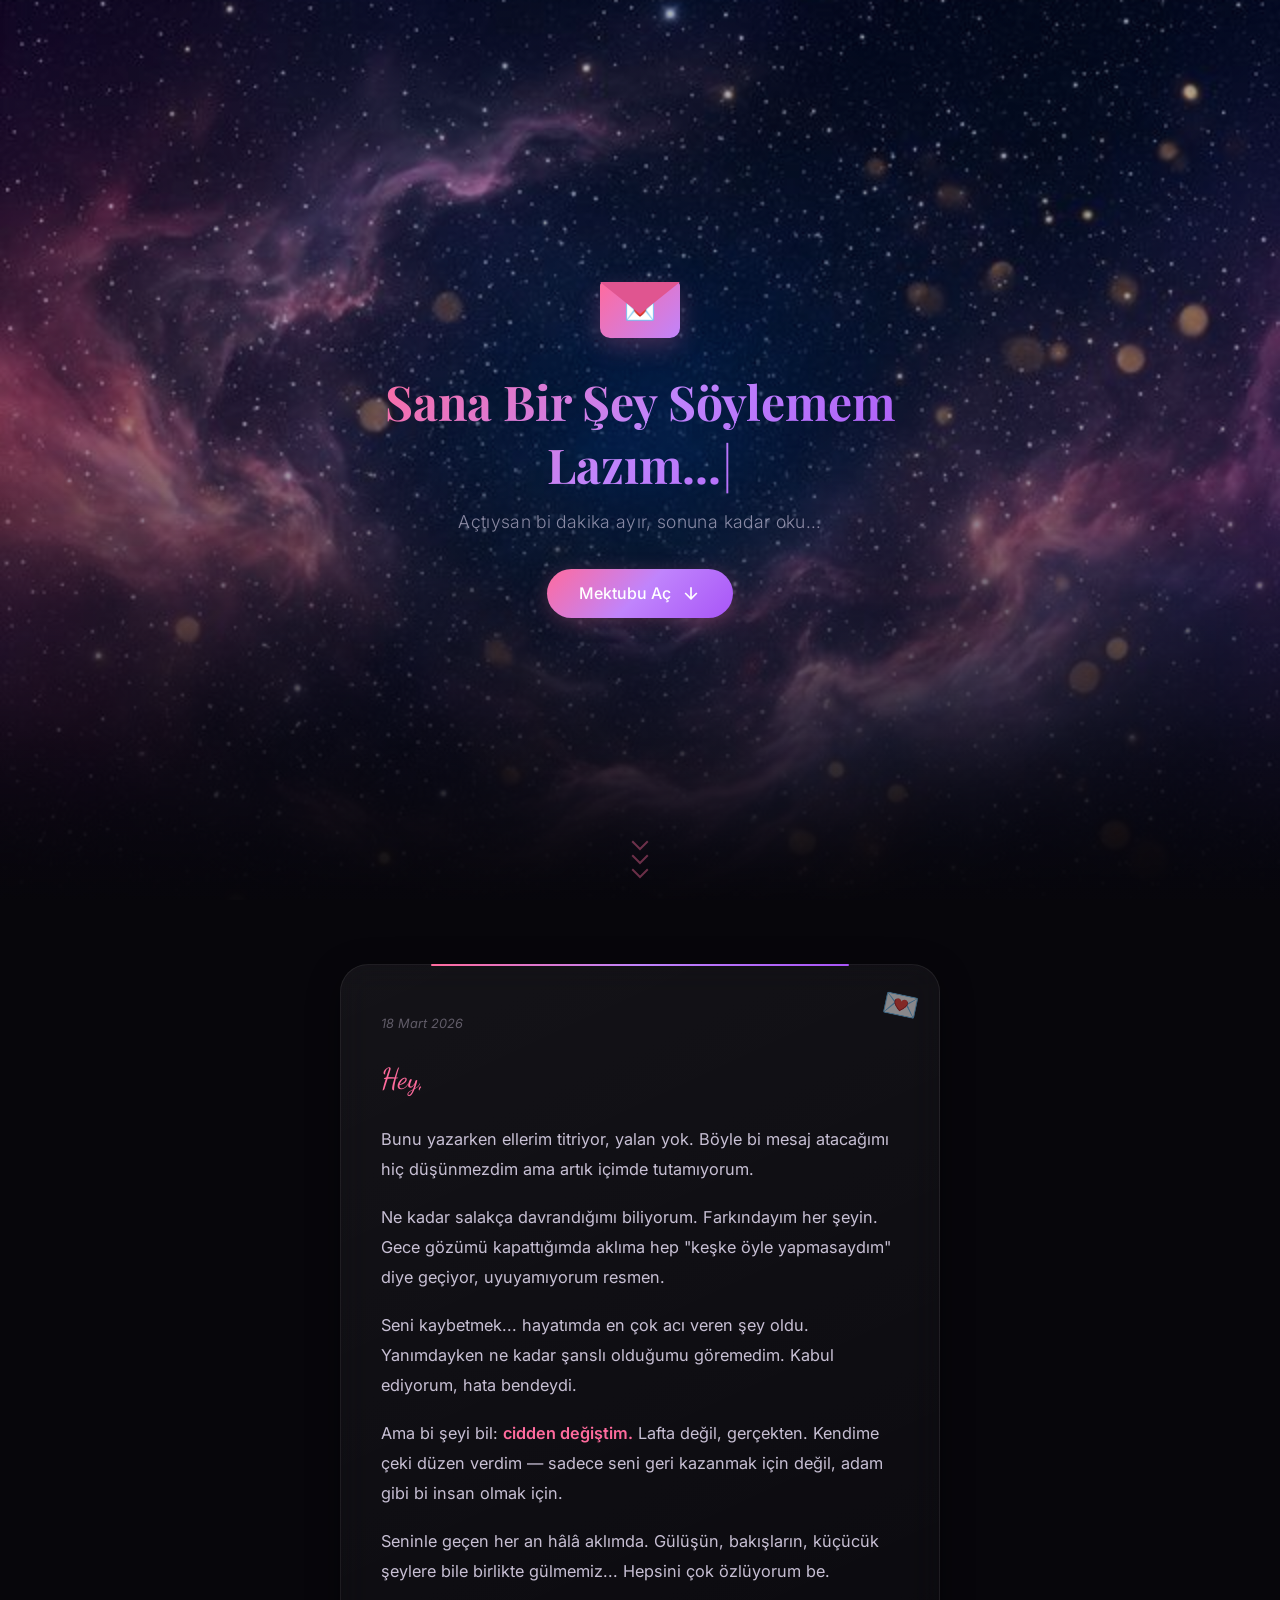
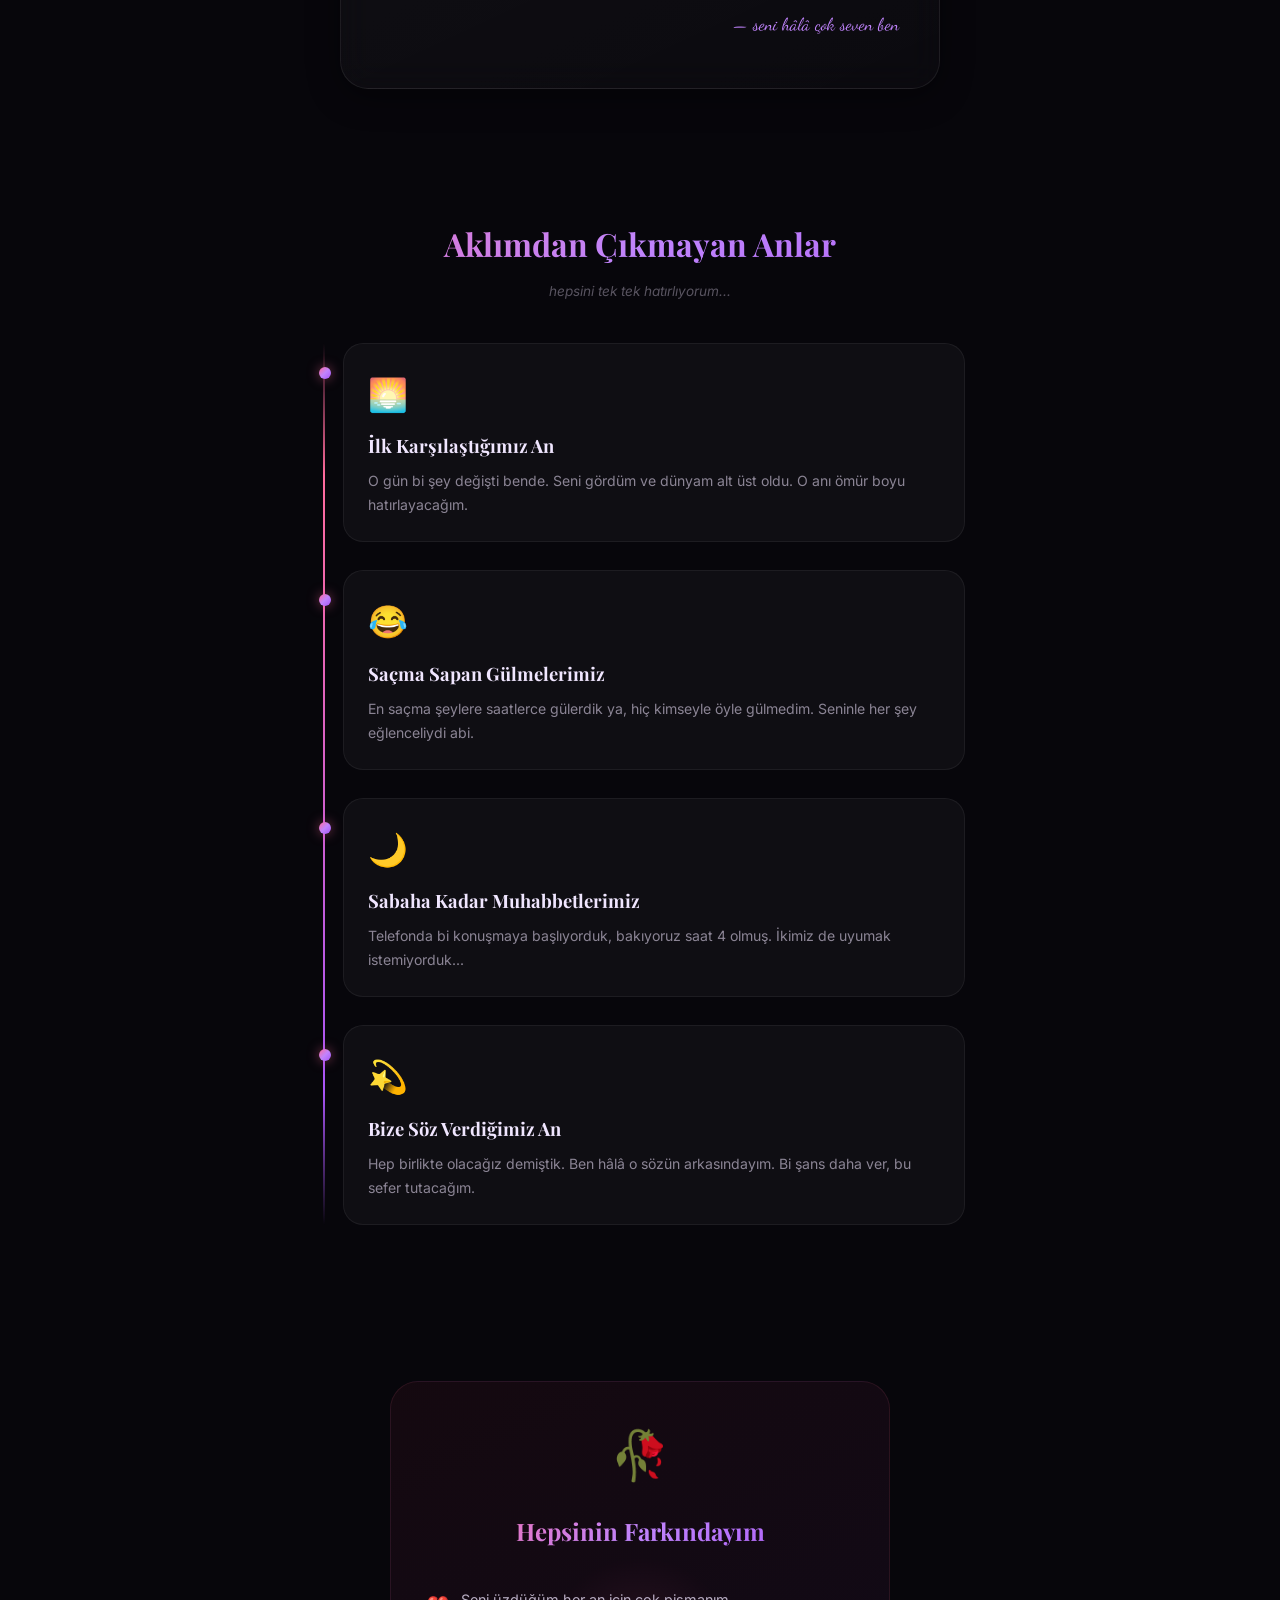
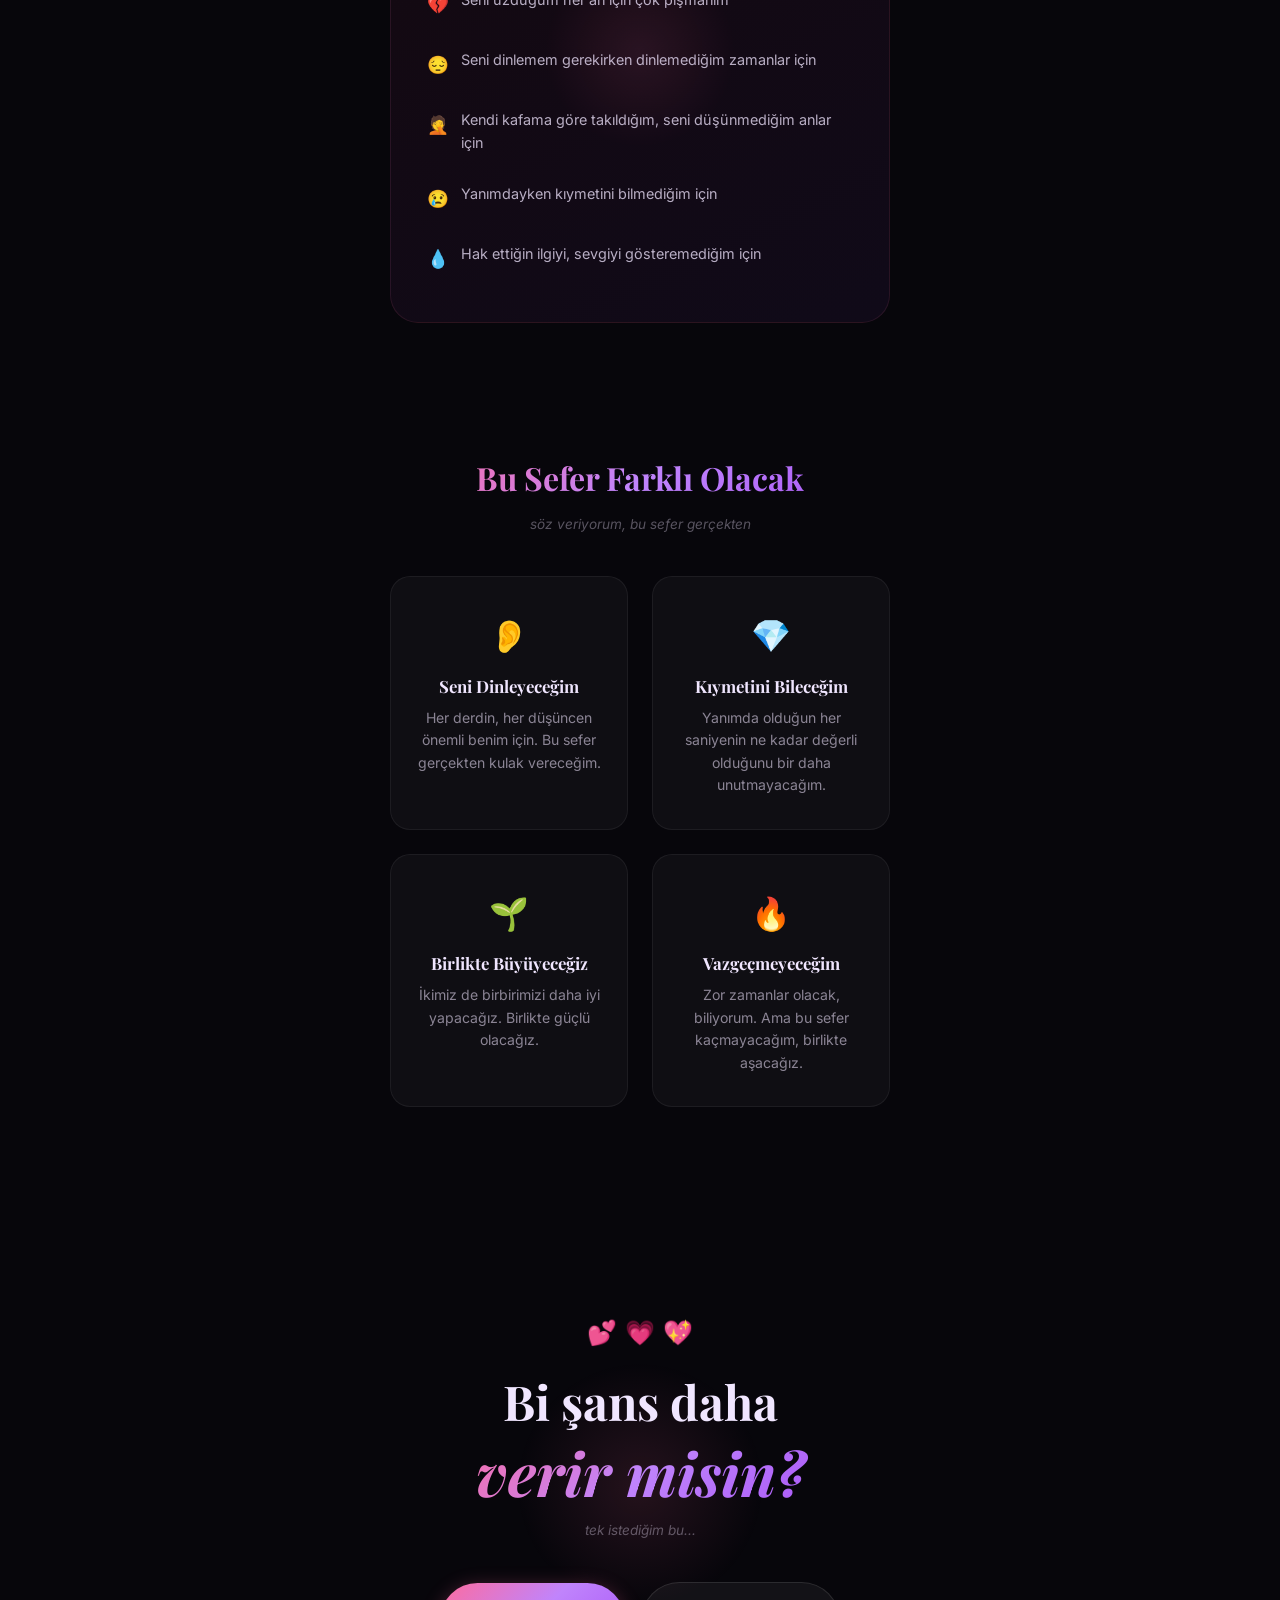
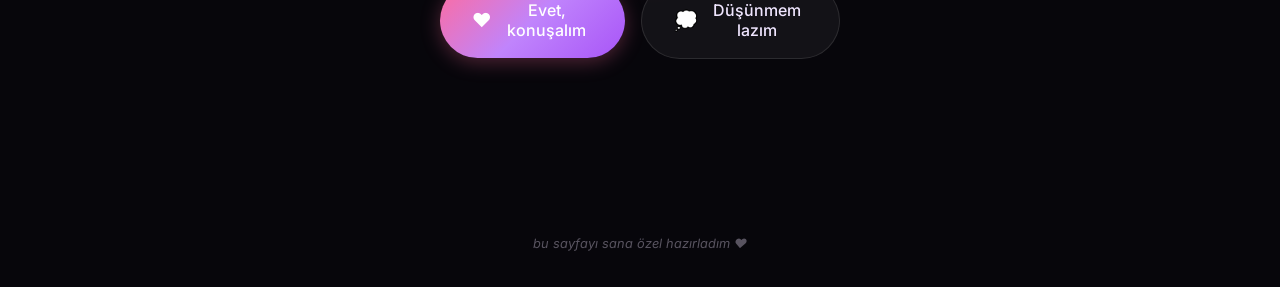
==== index.html @ c2f3c07d "Add files via upload" ====
<!DOCTYPE html>
<html lang="tr">
<head>
    <meta charset="UTF-8">
    <meta name="viewport" content="width=device-width, initial-scale=1.0, maximum-scale=1.0, user-scalable=no">
    <title>Sana Bir Şey Söylemem Lazım...</title>
    <meta name="description" content="Kalbimden gelen bir mesaj var senin için.">
    <link rel="preconnect" href="https://fonts.googleapis.com">
    <link rel="preconnect" href="https://fonts.gstatic.com" crossorigin>
    <link href="https://fonts.googleapis.com/css2?family=Playfair+Display:ital,wght@0,400;0,700;1,400;1,700&family=Inter:wght@300;400;500;600&family=Dancing+Script:wght@400;500;600;700&display=swap" rel="stylesheet">
    <link rel="stylesheet" href="style.css">
</head>
<body>
    <!-- Floating Hearts Background -->
    <div class="hearts-container" id="heartsContainer"></div>
    
    <!-- Star particles -->
    <canvas id="starsCanvas"></canvas>

    <!-- Hero / Landing Section -->
    <section class="hero" id="hero">
        <div class="hero-overlay"></div>
        <div class="hero-content">
            <div class="envelope" id="envelope">
                <div class="envelope-top"></div>
                <div class="envelope-body">
                    <span class="envelope-icon">💌</span>
                </div>
            </div>
            <h1 class="hero-title fade-in" id="heroTitle"></h1>
            <p class="hero-subtitle fade-in delay-1">Açtıysan bi dakika ayır, sonuna kadar oku...</p>
            <button class="cta-button fade-in delay-2" id="startBtn">
                <span>Mektubu Aç</span>
                <svg width="20" height="20" viewBox="0 0 24 24" fill="none" stroke="currentColor" stroke-width="2">
                    <path d="M12 5v14M19 12l-7 7-7-7"/>
                </svg>
            </button>
        </div>
        <div class="scroll-indicator">
            <div class="scroll-arrow"></div>
            <div class="scroll-arrow"></div>
            <div class="scroll-arrow"></div>
        </div>
    </section>

    <!-- Letter Section -->
    <section class="letter-section" id="letterSection">
        <div class="letter-container">
            <div class="letter-paper">
                <div class="letter-stamp">💌</div>
                <div class="letter-date">18 Mart 2026</div>
                <div class="letter-greeting">Hey,</div>
                <div class="letter-body">
                    <p class="letter-paragraph reveal">
                        Bunu yazarken ellerim titriyor, yalan yok. Böyle bi mesaj atacağımı hiç 
                        düşünmezdim ama artık içimde tutamıyorum.
                    </p>
                    <p class="letter-paragraph reveal">
                        Ne kadar salakça davrandığımı biliyorum. Farkındayım her şeyin. 
                        Gece gözümü kapattığımda aklıma hep "keşke öyle yapmasaydım" diye 
                        geçiyor, uyuyamıyorum resmen.
                    </p>
                    <p class="letter-paragraph reveal">
                        Seni kaybetmek... hayatımda en çok acı veren şey oldu. Yanımdayken 
                        ne kadar şanslı olduğumu göremedim. Kabul ediyorum, hata bendeydi.
                    </p>
                    <p class="letter-paragraph reveal">
                        Ama bi şeyi bil: <strong>cidden değiştim.</strong> Lafta değil, gerçekten. 
                        Kendime çeki düzen verdim — sadece seni geri kazanmak için değil, 
                        adam gibi bi insan olmak için.
                    </p>
                    <p class="letter-paragraph reveal">
                        Seninle geçen her an hâlâ aklımda. Gülüşün, bakışların, küçücük 
                        şeylere bile birlikte gülmemiz... Hepsini çok özlüyorum be.
                    </p>
                </div>
                <div class="letter-signature reveal">— seni hâlâ çok seven ben</div>
            </div>
        </div>
    </section>

    <!-- Memory Timeline -->
    <section class="memories-section" id="memoriesSection">
        <h2 class="section-title reveal">Aklımdan Çıkmayan Anlar</h2>
        <p class="section-subtitle reveal">hepsini tek tek hatırlıyorum...</p>
        <div class="timeline-mobile">
            <div class="timeline-line"></div>
            
            <div class="memory-card reveal">
                <div class="memory-dot"></div>
                <div class="memory-content">
                    <span class="memory-emoji">🌅</span>
                    <h3>İlk Karşılaştığımız An</h3>
                    <p>O gün bi şey değişti bende. Seni gördüm ve dünyam alt üst oldu. O anı ömür boyu hatırlayacağım.</p>
                </div>
            </div>
            
            <div class="memory-card reveal">
                <div class="memory-dot"></div>
                <div class="memory-content">
                    <span class="memory-emoji">😂</span>
                    <h3>Saçma Sapan Gülmelerimiz</h3>
                    <p>En saçma şeylere saatlerce gülerdik ya, hiç kimseyle öyle gülmedim. Seninle her şey eğlenceliydi abi.</p>
                </div>
            </div>
            
            <div class="memory-card reveal">
                <div class="memory-dot"></div>
                <div class="memory-content">
                    <span class="memory-emoji">🌙</span>
                    <h3>Sabaha Kadar Muhabbetlerimiz</h3>
                    <p>Telefonda bi konuşmaya başlıyorduk, bakıyoruz saat 4 olmuş. İkimiz de uyumak istemiyorduk...</p>
                </div>
            </div>
            
            <div class="memory-card reveal">
                <div class="memory-dot"></div>
                <div class="memory-content">
                    <span class="memory-emoji">💫</span>
                    <h3>Bize Söz Verdiğimiz An</h3>
                    <p>Hep birlikte olacağız demiştik. Ben hâlâ o sözün arkasındayım. Bi şans daha ver, bu sefer tutacağım.</p>
                </div>
            </div>
        </div>
    </section>

    <!-- Apology Section -->
    <section class="apology-section" id="apologySection">
        <div class="apology-container">
            <div class="apology-bg-glow"></div>
            <div class="apology-card reveal">
                <div class="apology-icon">🥀</div>
                <h2>Hepsinin Farkındayım</h2>
                <div class="apology-reasons">
                    <div class="reason reveal">
                        <span class="reason-bullet">💔</span>
                        <p>Seni üzdüğüm her an için çok pişmanım</p>
                    </div>
                    <div class="reason reveal">
                        <span class="reason-bullet">😔</span>
                        <p>Seni dinlemem gerekirken dinlemediğim zamanlar için</p>
                    </div>
                    <div class="reason reveal">
                        <span class="reason-bullet">🤦</span>
                        <p>Kendi kafama göre takıldığım, seni düşünmediğim anlar için</p>
                    </div>
                    <div class="reason reveal">
                        <span class="reason-bullet">😢</span>
                        <p>Yanımdayken kıymetini bilmediğim için</p>
                    </div>
                    <div class="reason reveal">
                        <span class="reason-bullet">💧</span>
                        <p>Hak ettiğin ilgiyi, sevgiyi gösteremediğim için</p>
                    </div>
                </div>
            </div>
        </div>
    </section>

    <!-- Promise Section -->
    <section class="promise-section" id="promiseSection">
        <div class="promise-container">
            <h2 class="section-title reveal">Bu Sefer Farklı Olacak</h2>
            <p class="section-subtitle reveal">söz veriyorum, bu sefer gerçekten</p>
            <div class="promises-grid">
                <div class="promise-card reveal">
                    <div class="promise-icon">👂</div>
                    <h3>Seni Dinleyeceğim</h3>
                    <p>Her derdin, her düşüncen önemli benim için. Bu sefer gerçekten kulak vereceğim.</p>
                </div>
                <div class="promise-card reveal">
                    <div class="promise-icon">💎</div>
                    <h3>Kıymetini Bileceğim</h3>
                    <p>Yanımda olduğun her saniyenin ne kadar değerli olduğunu bir daha unutmayacağım.</p>
                </div>
                <div class="promise-card reveal">
                    <div class="promise-icon">🌱</div>
                    <h3>Birlikte Büyüyeceğiz</h3>
                    <p>İkimiz de birbirimizi daha iyi yapacağız. Birlikte güçlü olacağız.</p>
                </div>
                <div class="promise-card reveal">
                    <div class="promise-icon">🔥</div>
                    <h3>Vazgeçmeyeceğim</h3>
                    <p>Zor zamanlar olacak, biliyorum. Ama bu sefer kaçmayacağım, birlikte aşacağız.</p>
                </div>
            </div>
        </div>
    </section>

    <!-- Final Question Section -->
    <section class="question-section" id="questionSection">
        <div class="question-container">
            <div class="question-glow"></div>
            <div class="question-hearts">
                <span>💕</span><span>💗</span><span>💖</span>
            </div>
            <h2 class="question-title reveal">
                <span class="question-line">Bi şans daha</span>
                <span class="question-line highlight">verir misin?</span>
            </h2>
            <p class="question-sub reveal">tek istediğim bu...</p>
            <div class="answer-buttons reveal">
                <button class="answer-btn yes-btn" id="yesBtn">
                    <span class="btn-emoji">❤️</span>
                    <span>Evet, konuşalım</span>
                </button>
                <button class="answer-btn think-btn" id="thinkBtn">
                    <span class="btn-emoji">💭</span>
                    <span>Düşünmem lazım</span>
                </button>
            </div>
        </div>
    </section>

    <!-- Footer -->
    <footer class="footer">
        <p>bu sayfayı sana özel hazırladım ❤️</p>
    </footer>

    <!-- Yes Response Modal -->
    <div class="modal-overlay" id="yesModal">
        <div class="modal-content">
            <div class="confetti-container" id="confettiContainer"></div>
            <div class="modal-emoji-big">🥹</div>
            <h2>Cidden Mi?!</h2>
            <p>Ya çok mutlu ettin... Yemin ederim bu sefer her şey farklı olacak. ❤️</p>
            <p class="modal-subtext">Hemen bi ara, konuşalım. Yeni bi sayfa açalım beraber. 🌹</p>
            <button class="modal-close-btn" id="closeYesModal">Tamam 💕</button>
        </div>
    </div>

    <!-- Think Response Modal -->
    <div class="modal-overlay" id="thinkModal">
        <div class="modal-content think-modal">
            <div class="modal-emoji-big">🥺</div>
            <h2>Tamam, Anladım</h2>
            <p>Acele etme, düşün. Ben seni bekliyorum. Ne kadar sürerse sürsün...</p>
            <p class="modal-subtext">Hazır olduğunda buradayım. Her zaman burada olacağım. 💛</p>
            <button class="modal-close-btn think-close" id="closeThinkModal">Tamam 🤍</button>
        </div>
    </div>

    <script src="script.js"></script>
</body>
</html>
---- style.css ----
/* ========== CSS RESET & BASE ========== */
*, *::before, *::after {
    margin: 0;
    padding: 0;
    box-sizing: border-box;
}

:root {
    --bg-primary: #07060b;
    --bg-secondary: #0e0d14;
    --bg-card: rgba(255, 255, 255, 0.035);
    --bg-card-hover: rgba(255, 255, 255, 0.065);
    --text-primary: #f0e6ff;
    --text-secondary: rgba(240, 230, 255, 0.55);
    --text-muted: rgba(240, 230, 255, 0.35);
    --accent-pink: #ff6b9d;
    --accent-rose: #e8457a;
    --accent-purple: #a855f7;
    --accent-lavender: #c084fc;
    --accent-gold: #f5a623;
    --gradient-love: linear-gradient(135deg, #ff6b9d 0%, #c084fc 50%, #a855f7 100%);
    --gradient-warm: linear-gradient(135deg, #f43f5e 0%, #ec4899 50%, #a855f7 100%);
    --shadow-glow: 0 0 40px rgba(255, 107, 157, 0.12);
    --shadow-card: 0 8px 32px rgba(0, 0, 0, 0.4);
    --radius-sm: 12px;
    --radius-md: 20px;
    --radius-lg: 28px;
    --radius-xl: 36px;
    --font-display: 'Playfair Display', Georgia, serif;
    --font-body: 'Inter', -apple-system, sans-serif;
    --font-script: 'Dancing Script', cursive;
    --safe-bottom: env(safe-area-inset-bottom, 0px);
}

html {
    scroll-behavior: smooth;
    font-size: 16px;
    -webkit-text-size-adjust: 100%;
}

body {
    font-family: var(--font-body);
    background: var(--bg-primary);
    color: var(--text-primary);
    overflow-x: hidden;
    line-height: 1.7;
    -webkit-font-smoothing: antialiased;
    -moz-osx-font-smoothing: grayscale;
}

/* ========== STAR CANVAS ========== */
#starsCanvas {
    position: fixed;
    top: 0;
    left: 0;
    width: 100%;
    height: 100%;
    z-index: 0;
    pointer-events: none;
}

/* ========== FLOATING HEARTS ========== */
.hearts-container {
    position: fixed;
    top: 0;
    left: 0;
    width: 100%;
    height: 100%;
    pointer-events: none;
    z-index: 1;
    overflow: hidden;
}

.floating-heart {
    position: absolute;
    bottom: -50px;
    font-size: 18px;
    animation: floatUp linear infinite;
    opacity: 0;
}

@keyframes floatUp {
    0% {
        opacity: 0;
        transform: translateY(0) rotate(0deg) scale(0.4);
    }
    10% {
        opacity: 0.5;
    }
    85% {
        opacity: 0.2;
    }
    100% {
        opacity: 0;
        transform: translateY(-110vh) rotate(360deg) scale(0.9);
    }
}

/* ========== HERO SECTION ========== */
.hero {
    min-height: 100vh;
    min-height: 100dvh;
    display: flex;
    align-items: center;
    justify-content: center;
    position: relative;
    background: 
        url('background.png') center/cover no-repeat,
        radial-gradient(ellipse at 50% 30%, rgba(168, 85, 247, 0.12) 0%, transparent 60%),
        radial-gradient(ellipse at 30% 70%, rgba(255, 107, 157, 0.08) 0%, transparent 50%),
        var(--bg-primary);
    overflow: hidden;
}

.hero-overlay {
    position: absolute;
    inset: 0;
    background: linear-gradient(
        180deg,
        rgba(7, 6, 11, 0.3) 0%,
        rgba(7, 6, 11, 0.55) 40%,
        rgba(7, 6, 11, 0.92) 100%
    );
    z-index: 1;
}

.hero-content {
    position: relative;
    z-index: 2;
    text-align: center;
    padding: 1.5rem;
    max-width: 600px;
    width: 100%;
}

/* Envelope */
.envelope {
    width: 80px;
    height: 56px;
    margin: 0 auto 2rem;
    position: relative;
    cursor: pointer;
    animation: envelopePulse 2.5s ease-in-out infinite;
}

.envelope-body {
    width: 100%;
    height: 100%;
    background: linear-gradient(135deg, #ff6b9d, #c084fc);
    border-radius: 4px 4px 10px 10px;
    display: flex;
    align-items: center;
    justify-content: center;
    box-shadow: 0 8px 25px rgba(255, 107, 157, 0.25);
}

.envelope-top {
    position: absolute;
    top: 0;
    left: 0;
    width: 0;
    height: 0;
    border-left: 40px solid transparent;
    border-right: 40px solid transparent;
    border-top: 32px solid #e05590;
    z-index: 2;
    transform-origin: top;
    animation: envelopeOpen 2s ease-in-out infinite alternate;
}

.envelope-icon {
    font-size: 1.6rem;
    z-index: 1;
}

@keyframes envelopePulse {
    0%, 100% { transform: scale(1) translateY(0); }
    50% { transform: scale(1.05) translateY(-4px); }
}

@keyframes envelopeOpen {
    0% { transform: rotateX(0deg); }
    100% { transform: rotateX(180deg); }
}

/* Hero Title - filled by typewriter */
.hero-title {
    font-family: var(--font-display);
    font-size: 1.75rem;
    font-weight: 700;
    line-height: 1.3;
    margin-bottom: 0.75rem;
    background: var(--gradient-love);
    -webkit-background-clip: text;
    -webkit-text-fill-color: transparent;
    background-clip: text;
    min-height: 2.4em;
}

.hero-subtitle {
    font-size: 0.95rem;
    color: var(--text-secondary);
    margin-bottom: 2rem;
    font-weight: 300;
    letter-spacing: 0.02em;
}

/* CTA Button */
.cta-button {
    display: inline-flex;
    align-items: center;
    gap: 0.6rem;
    padding: 0.9rem 2rem;
    background: var(--gradient-love);
    border: none;
    border-radius: 50px;
    color: white;
    font-family: var(--font-body);
    font-size: 1rem;
    font-weight: 500;
    cursor: pointer;
    transition: all 0.4s cubic-bezier(0.4, 0, 0.2, 1);
    box-shadow: 0 4px 20px rgba(255, 107, 157, 0.25);
    position: relative;
    overflow: hidden;
    -webkit-tap-highlight-color: transparent;
}

.cta-button:active {
    transform: scale(0.97);
}

.cta-button svg {
    animation: bounceDown 1.5s ease-in-out infinite;
}

@keyframes bounceDown {
    0%, 100% { transform: translateY(0); }
    50% { transform: translateY(3px); }
}

/* Scroll Indicator - 3 animated arrows */
.scroll-indicator {
    position: absolute;
    bottom: max(1.5rem, var(--safe-bottom));
    left: 50%;
    transform: translateX(-50%);
    z-index: 2;
    display: flex;
    flex-direction: column;
    align-items: center;
    gap: 2px;
}

.scroll-arrow {
    width: 12px;
    height: 12px;
    border-right: 2px solid rgba(255, 107, 157, 0.4);
    border-bottom: 2px solid rgba(255, 107, 157, 0.4);
    transform: rotate(45deg);
    animation: scrollBounce 2s ease-in-out infinite;
}

.scroll-arrow:nth-child(2) { animation-delay: 0.15s; }
.scroll-arrow:nth-child(3) { animation-delay: 0.3s; }

@keyframes scrollBounce {
    0%, 100% { opacity: 0.2; transform: rotate(45deg) translateY(0); }
    50% { opacity: 0.7; transform: rotate(45deg) translateY(4px); }
}

/* ========== FADE-IN ANIMATIONS ========== */
.fade-in {
    opacity: 0;
    transform: translateY(24px);
    animation: fadeInUp 0.8s ease forwards;
}

.delay-1 { animation-delay: 0.3s; }
.delay-2 { animation-delay: 0.6s; }

@keyframes fadeInUp {
    to {
        opacity: 1;
        transform: translateY(0);
    }
}

.reveal {
    opacity: 0;
    transform: translateY(30px);
    transition: all 0.7s cubic-bezier(0.25, 0.46, 0.45, 0.94);
}

.reveal.active {
    opacity: 1;
    transform: translateY(0);
}

/* ========== LETTER SECTION ========== */
.letter-section {
    padding: 4rem 1.25rem;
    display: flex;
    justify-content: center;
    position: relative;
    z-index: 2;
}

.letter-container {
    max-width: 600px;
    width: 100%;
}

.letter-paper {
    background: linear-gradient(155deg, rgba(255,255,255,0.055) 0%, rgba(255,255,255,0.02) 100%);
    border: 1px solid rgba(255, 255, 255, 0.07);
    border-radius: var(--radius-lg);
    padding: 2rem 1.5rem;
    position: relative;
    backdrop-filter: blur(16px);
    -webkit-backdrop-filter: blur(16px);
    box-shadow: var(--shadow-card);
}

.letter-paper::before {
    content: '';
    position: absolute;
    top: -1px;
    left: 15%;
    right: 15%;
    height: 2px;
    background: var(--gradient-love);
    border-radius: 1px;
}

.letter-stamp {
    position: absolute;
    top: 1rem;
    right: 1.25rem;
    font-size: 1.8rem;
    opacity: 0.5;
    transform: rotate(12deg);
}

.letter-date {
    font-size: 0.8rem;
    color: var(--text-muted);
    margin-bottom: 1.25rem;
    font-style: italic;
}

.letter-greeting {
    font-family: var(--font-script);
    font-size: 1.8rem;
    color: var(--accent-pink);
    margin-bottom: 1.25rem;
}

.letter-paragraph {
    margin-bottom: 1.1rem;
    font-size: 0.95rem;
    color: rgba(240, 230, 255, 0.82);
    line-height: 1.85;
}

.letter-paragraph strong {
    color: var(--accent-pink);
    font-weight: 600;
}

.letter-signature {
    margin-top: 1.5rem;
    font-family: var(--font-script);
    font-size: 1.1rem;
    color: var(--accent-lavender);
    text-align: right;
    opacity: 0.7;
}

/* ========== SECTION TITLES ========== */
.section-title {
    font-family: var(--font-display);
    font-size: 1.6rem;
    text-align: center;
    margin-bottom: 0.5rem;
    background: var(--gradient-love);
    -webkit-background-clip: text;
    -webkit-text-fill-color: transparent;
    background-clip: text;
}

.section-subtitle {
    text-align: center;
    font-size: 0.85rem;
    color: var(--text-muted);
    font-style: italic;
    margin-bottom: 2.5rem;
}

/* ========== MEMORIES - MOBILE FIRST TIMELINE ========== */
.memories-section {
    padding: 4rem 1.25rem;
    position: relative;
    z-index: 2;
}

.timeline-mobile {
    max-width: 500px;
    margin: 0 auto;
    position: relative;
    padding-left: 28px;
}

.timeline-line {
    position: absolute;
    left: 8px;
    top: 0;
    bottom: 0;
    width: 2px;
    background: linear-gradient(
        to bottom,
        transparent,
        var(--accent-pink) 15%,
        var(--accent-purple) 85%,
        transparent
    );
}

.memory-card {
    position: relative;
    margin-bottom: 1.75rem;
}

.memory-dot {
    position: absolute;
    left: -24px;
    top: 1.5rem;
    width: 12px;
    height: 12px;
    background: var(--gradient-love);
    border-radius: 50%;
    box-shadow: 0 0 12px rgba(255, 107, 157, 0.5);
    z-index: 2;
}

.memory-content {
    background: var(--bg-card);
    border: 1px solid rgba(255, 255, 255, 0.06);
    border-radius: var(--radius-md);
    padding: 1.5rem;
    transition: all 0.3s ease;
}

.memory-content:active {
    background: var(--bg-card-hover);
    border-color: rgba(255, 107, 157, 0.15);
}

.memory-emoji {
    font-size: 2rem;
    display: block;
    margin-bottom: 0.5rem;
}

.memory-content h3 {
    font-family: var(--font-display);
    font-size: 1.05rem;
    margin-bottom: 0.5rem;
    color: var(--text-primary);
}

.memory-content p {
    color: var(--text-secondary);
    font-size: 0.88rem;
    line-height: 1.7;
}

/* ========== APOLOGY SECTION ========== */
.apology-section {
    padding: 4rem 1.25rem;
    position: relative;
    z-index: 2;
}

.apology-container {
    max-width: 500px;
    margin: 0 auto;
    position: relative;
}

.apology-bg-glow {
    position: absolute;
    width: 200px;
    height: 200px;
    background: radial-gradient(circle, rgba(255, 107, 157, 0.1) 0%, transparent 70%);
    top: 50%;
    left: 50%;
    transform: translate(-50%, -50%);
    pointer-events: none;
}

.apology-card {
    background: linear-gradient(155deg, rgba(244, 63, 94, 0.06) 0%, rgba(168, 85, 247, 0.06) 100%);
    border: 1px solid rgba(255, 107, 157, 0.1);
    border-radius: var(--radius-lg);
    padding: 2rem 1.5rem;
    text-align: center;
    position: relative;
    overflow: hidden;
}

.apology-icon {
    font-size: 3rem;
    margin-bottom: 1rem;
    position: relative;
}

.apology-card h2 {
    font-family: var(--font-display);
    font-size: 1.5rem;
    margin-bottom: 1.5rem;
    background: var(--gradient-love);
    -webkit-background-clip: text;
    -webkit-text-fill-color: transparent;
    background-clip: text;
    position: relative;
}

.apology-reasons {
    text-align: left;
    position: relative;
}

.reason {
    display: flex;
    align-items: flex-start;
    gap: 0.75rem;
    padding: 0.75rem;
    margin-bottom: 0.25rem;
    border-radius: var(--radius-sm);
    transition: all 0.3s ease;
}

.reason-bullet {
    font-size: 1.1rem;
    flex-shrink: 0;
    margin-top: 2px;
}

.reason p {
    color: rgba(240, 230, 255, 0.75);
    font-size: 0.9rem;
    line-height: 1.6;
}

/* ========== PROMISE SECTION ========== */
.promise-section {
    padding: 4rem 1.25rem;
    position: relative;
    z-index: 2;
}

.promise-container {
    max-width: 500px;
    margin: 0 auto;
}

.promises-grid {
    display: grid;
    grid-template-columns: 1fr 1fr;
    gap: 1rem;
}

.promise-card {
    background: var(--bg-card);
    border: 1px solid rgba(255, 255, 255, 0.06);
    border-radius: var(--radius-md);
    padding: 1.5rem 1.25rem;
    transition: all 0.4s cubic-bezier(0.4, 0, 0.2, 1);
    position: relative;
    overflow: hidden;
    text-align: center;
}

.promise-card::before {
    content: '';
    position: absolute;
    top: 0;
    left: 0;
    right: 0;
    height: 3px;
    background: var(--gradient-love);
    transform: scaleX(0);
    transform-origin: left;
    transition: transform 0.4s ease;
}

.promise-card:active::before,
.promise-card:hover::before {
    transform: scaleX(1);
}

.promise-card:active {
    background: var(--bg-card-hover);
    border-color: rgba(255, 107, 157, 0.15);
}

.promise-icon {
    font-size: 2rem;
    margin-bottom: 0.5rem;
    display: block;
}

.promise-card h3 {
    font-family: var(--font-display);
    font-size: 0.95rem;
    margin-bottom: 0.4rem;
    color: var(--text-primary);
}

.promise-card p {
    color: var(--text-secondary);
    font-size: 0.8rem;
    line-height: 1.6;
}

/* ========== QUESTION SECTION ========== */
.question-section {
    min-height: 70vh;
    min-height: 70dvh;
    display: flex;
    align-items: center;
    justify-content: center;
    padding: 4rem 1.25rem;
    position: relative;
    z-index: 2;
}

.question-container {
    text-align: center;
    position: relative;
    max-width: 400px;
    width: 100%;
}

.question-glow {
    position: absolute;
    width: 250px;
    height: 250px;
    background: radial-gradient(circle, rgba(255, 107, 157, 0.12) 0%, transparent 70%);
    top: 50%;
    left: 50%;
    transform: translate(-50%, -50%);
    animation: glowPulse 3s ease-in-out infinite;
    pointer-events: none;
}

@keyframes glowPulse {
    0%, 100% { transform: translate(-50%, -50%) scale(1); opacity: 0.4; }
    50% { transform: translate(-50%, -50%) scale(1.4); opacity: 0.8; }
}

.question-hearts {
    font-size: 1.5rem;
    margin-bottom: 1rem;
    display: flex;
    justify-content: center;
    gap: 0.5rem;
}

.question-hearts span {
    animation: heartBounce 1.5s ease-in-out infinite;
}

.question-hearts span:nth-child(2) { animation-delay: 0.2s; }
.question-hearts span:nth-child(3) { animation-delay: 0.4s; }

@keyframes heartBounce {
    0%, 100% { transform: scale(1); }
    50% { transform: scale(1.25); }
}

.question-title {
    font-family: var(--font-display);
    font-size: 2rem;
    line-height: 1.3;
    margin-bottom: 0.5rem;
}

.question-line {
    display: block;
    color: var(--text-primary);
}

.question-line.highlight {
    font-style: italic;
    background: var(--gradient-love);
    -webkit-background-clip: text;
    -webkit-text-fill-color: transparent;
    background-clip: text;
    font-size: 1.25em;
}

.question-sub {
    font-size: 0.85rem;
    color: var(--text-muted);
    font-style: italic;
    margin-bottom: 2.5rem;
}

.answer-buttons {
    display: flex;
    flex-direction: column;
    gap: 1rem;
    align-items: center;
}

.answer-btn {
    display: flex;
    align-items: center;
    justify-content: center;
    gap: 0.6rem;
    padding: 1.1rem 2rem;
    border: none;
    border-radius: 50px;
    font-family: var(--font-body);
    font-size: 1rem;
    font-weight: 500;
    cursor: pointer;
    transition: all 0.3s cubic-bezier(0.4, 0, 0.2, 1);
    position: relative;
    overflow: hidden;
    -webkit-tap-highlight-color: transparent;
    width: 100%;
    max-width: 280px;
}

.yes-btn {
    background: var(--gradient-love);
    color: white;
    box-shadow: 0 4px 20px rgba(255, 107, 157, 0.3);
}

.yes-btn:active {
    transform: scale(0.96);
    box-shadow: 0 2px 12px rgba(255, 107, 157, 0.5);
}

.think-btn {
    background: rgba(255, 255, 255, 0.05);
    color: var(--text-primary);
    border: 1px solid rgba(255, 255, 255, 0.1);
}

.think-btn:active {
    background: rgba(255, 255, 255, 0.08);
}

.btn-emoji {
    font-size: 1.2rem;
}

/* ========== FOOTER ========== */
.footer {
    text-align: center;
    padding: 2rem 1rem;
    padding-bottom: max(2rem, var(--safe-bottom));
    position: relative;
    z-index: 2;
}

.footer p {
    font-size: 0.8rem;
    color: var(--text-muted);
    font-style: italic;
}

/* ========== MODALS ========== */
.modal-overlay {
    position: fixed;
    inset: 0;
    background: rgba(7, 6, 11, 0.92);
    backdrop-filter: blur(20px);
    -webkit-backdrop-filter: blur(20px);
    display: flex;
    align-items: center;
    justify-content: center;
    z-index: 1000;
    opacity: 0;
    visibility: hidden;
    transition: all 0.4s ease;
    padding: 1.25rem;
}

.modal-overlay.active {
    opacity: 1;
    visibility: visible;
}

.modal-content {
    background: linear-gradient(155deg, rgba(255,107,157,0.08) 0%, rgba(168,85,247,0.08) 100%);
    border: 1px solid rgba(255, 107, 157, 0.15);
    border-radius: var(--radius-xl);
    padding: 2.5rem 2rem;
    text-align: center;
    max-width: 380px;
    width: 100%;
    transform: scale(0.85) translateY(20px);
    transition: all 0.4s cubic-bezier(0.34, 1.56, 0.64, 1);
    position: relative;
    overflow: hidden;
}

.modal-overlay.active .modal-content {
    transform: scale(1) translateY(0);
}

.think-modal {
    background: linear-gradient(155deg, rgba(251,191,36,0.06) 0%, rgba(168,85,247,0.06) 100%);
    border-color: rgba(251, 191, 36, 0.12);
}

.modal-emoji-big {
    font-size: 3.5rem;
    margin-bottom: 1rem;
}

.modal-content h2 {
    font-family: var(--font-display);
    font-size: 1.5rem;
    margin-bottom: 0.75rem;
    background: var(--gradient-love);
    -webkit-background-clip: text;
    -webkit-text-fill-color: transparent;
    background-clip: text;
}

.think-modal h2 {
    background: linear-gradient(135deg, #fbbf24, #f59e0b);
    -webkit-background-clip: text;
    background-clip: text;
}

.modal-content p {
    color: rgba(240, 230, 255, 0.8);
    font-size: 0.95rem;
    line-height: 1.7;
    margin-bottom: 0.5rem;
}

.modal-subtext {
    font-size: 0.82rem !important;
    color: var(--text-muted) !important;
    font-style: italic;
}

.modal-close-btn {
    margin-top: 1.25rem;
    padding: 0.75rem 2rem;
    background: var(--gradient-love);
    border: none;
    border-radius: 50px;
    color: white;
    font-size: 0.95rem;
    font-family: var(--font-body);
    cursor: pointer;
    transition: all 0.3s ease;
    -webkit-tap-highlight-color: transparent;
}

.modal-close-btn:active {
    transform: scale(0.95);
}

.think-close {
    background: linear-gradient(135deg, #fbbf24, #f59e0b);
}

/* Confetti */
.confetti-container {
    position: absolute;
    inset: 0;
    pointer-events: none;
    overflow: hidden;
}

.confetti {
    position: absolute;
    width: 10px;
    height: 10px;
    top: -10px;
    animation: confettiFall linear forwards;
}

@keyframes confettiFall {
    0% {
        opacity: 1;
        transform: translateY(0) rotate(0deg);
    }
    100% {
        opacity: 0;
        transform: translateY(500px) rotate(720deg);
    }
}

/* ========== DESKTOP ENHANCEMENTS ========== */
@media (min-width: 600px) {
    .hero-title {
        font-size: 2.5rem;
    }

    .hero-subtitle {
        font-size: 1.1rem;
    }

    .letter-paper {
        padding: 3rem 2.5rem;
    }

    .letter-paragraph {
        font-size: 1.02rem;
    }

    .section-title {
        font-size: 2rem;
    }

    .memory-content h3 {
        font-size: 1.15rem;
    }

    .promise-card {
        padding: 2rem 1.5rem;
    }

    .promise-card h3 {
        font-size: 1.05rem;
    }

    .promise-card p {
        font-size: 0.88rem;
    }

    .question-title {
        font-size: 2.5rem;
    }

    .answer-buttons {
        flex-direction: row;
        justify-content: center;
    }

    .answer-btn {
        width: auto;
    }

    /* Hover effects only on desktop */
    .cta-button:hover {
        transform: translateY(-2px) scale(1.03);
        box-shadow: 0 8px 30px rgba(255, 107, 157, 0.4);
    }

    .memory-content:hover {
        background: var(--bg-card-hover);
        border-color: rgba(255, 107, 157, 0.15);
        transform: translateX(4px);
    }

    .promise-card:hover {
        background: var(--bg-card-hover);
        transform: translateY(-4px);
        box-shadow: var(--shadow-glow);
        border-color: rgba(255, 107, 157, 0.15);
    }

    .yes-btn:hover {
        transform: translateY(-2px) scale(1.03);
        box-shadow: 0 8px 30px rgba(255, 107, 157, 0.45);
    }

    .think-btn:hover {
        background: rgba(255, 255, 255, 0.08);
        transform: translateY(-2px);
        border-color: rgba(255, 255, 255, 0.18);
    }

    .reason:hover {
        background: rgba(255, 255, 255, 0.03);
    }
}

@media (min-width: 900px) {
    .hero-title {
        font-size: 3rem;
    }

    .timeline-mobile {
        max-width: 650px;
    }

    .promises-grid {
        gap: 1.5rem;
    }

    .question-title {
        font-size: 3rem;
    }
}

/* ========== SCROLLBAR ========== */
::-webkit-scrollbar {
    width: 4px;
}

::-webkit-scrollbar-track {
    background: transparent;
}

::-webkit-scrollbar-thumb {
    background: rgba(255, 107, 157, 0.2);
    border-radius: 2px;
}

::selection {
    background: rgba(255, 107, 157, 0.25);
    color: white;
}

/* ========== TOUCH OPTIMIZATIONS ========== */
@media (pointer: coarse) {
    .cta-button,
    .answer-btn,
    .modal-close-btn {
        min-height: 48px;
    }

    .reason {
        padding: 0.85rem;
    }
}

/* Reduced motion */
@media (prefers-reduced-motion: reduce) {
    *, *::before, *::after {
        animation-duration: 0.01ms !important;
        animation-iteration-count: 1 !important;
        transition-duration: 0.01ms !important;
    }
}
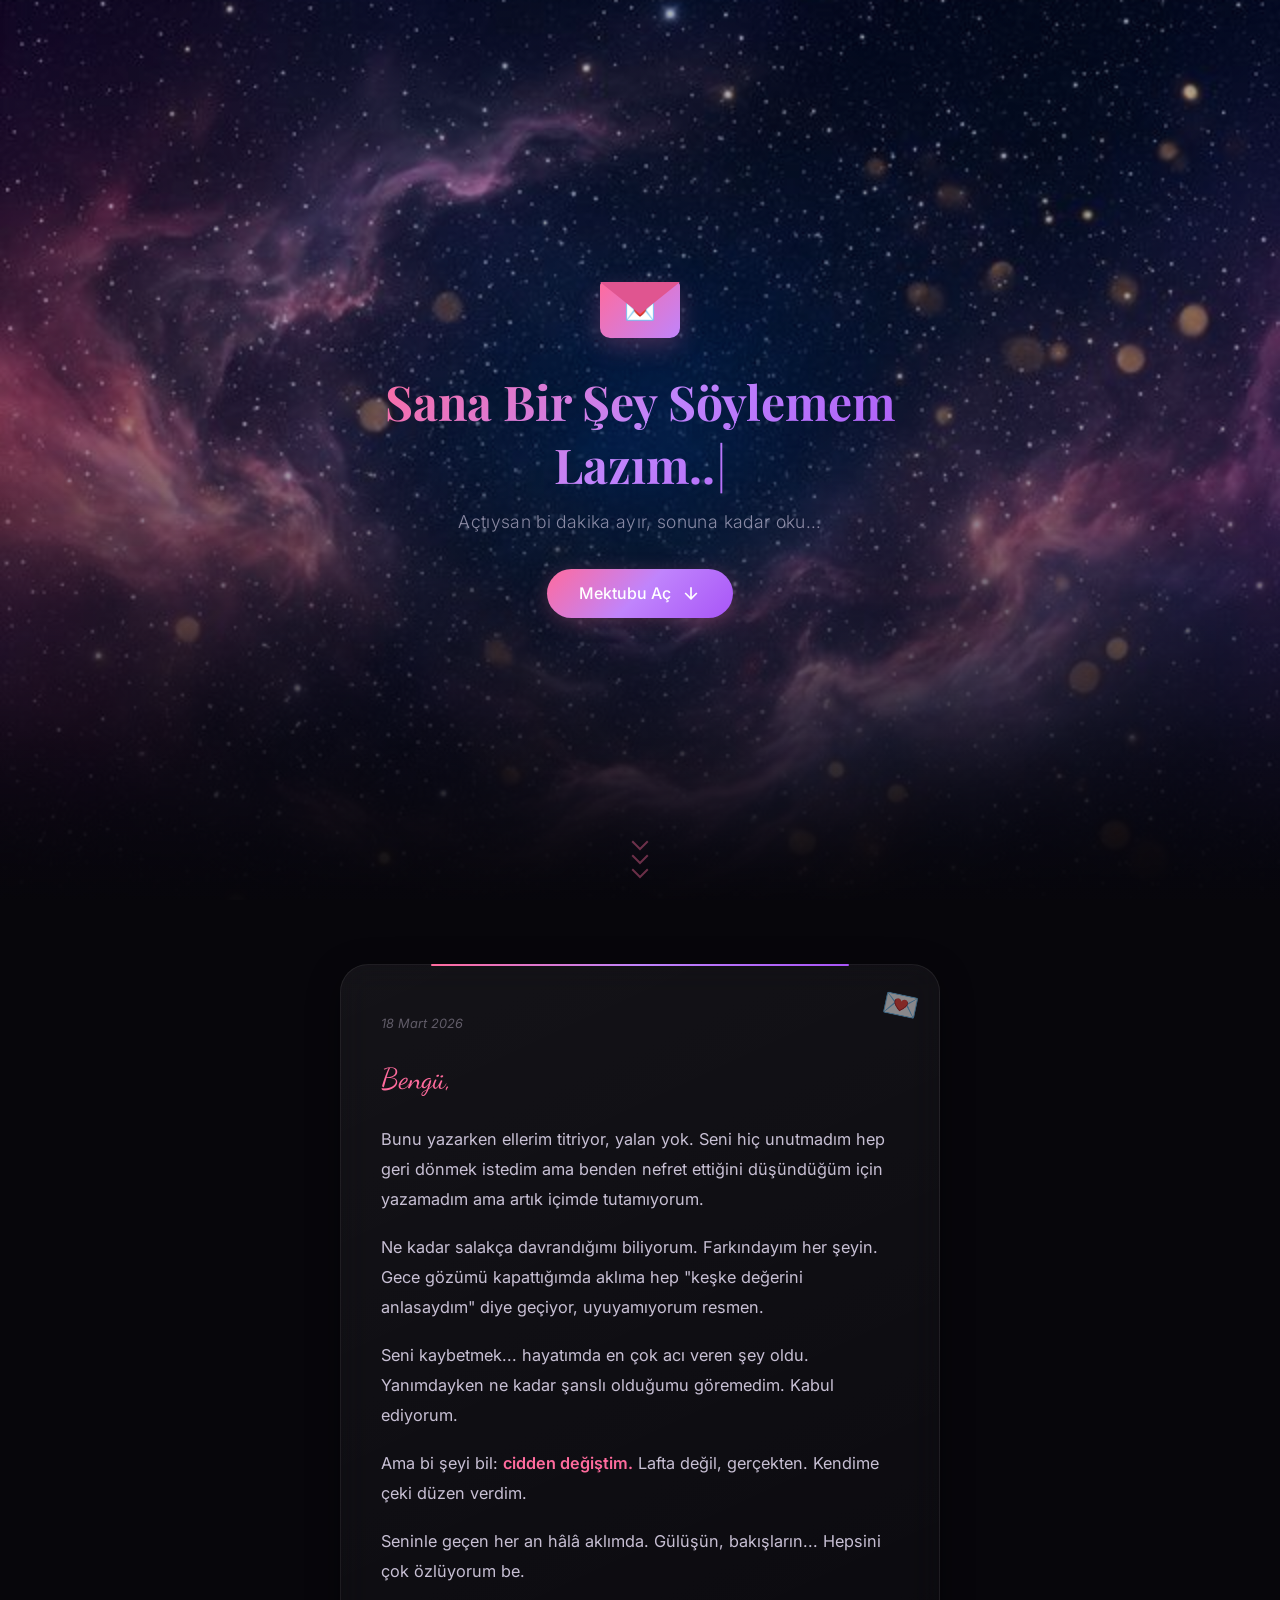
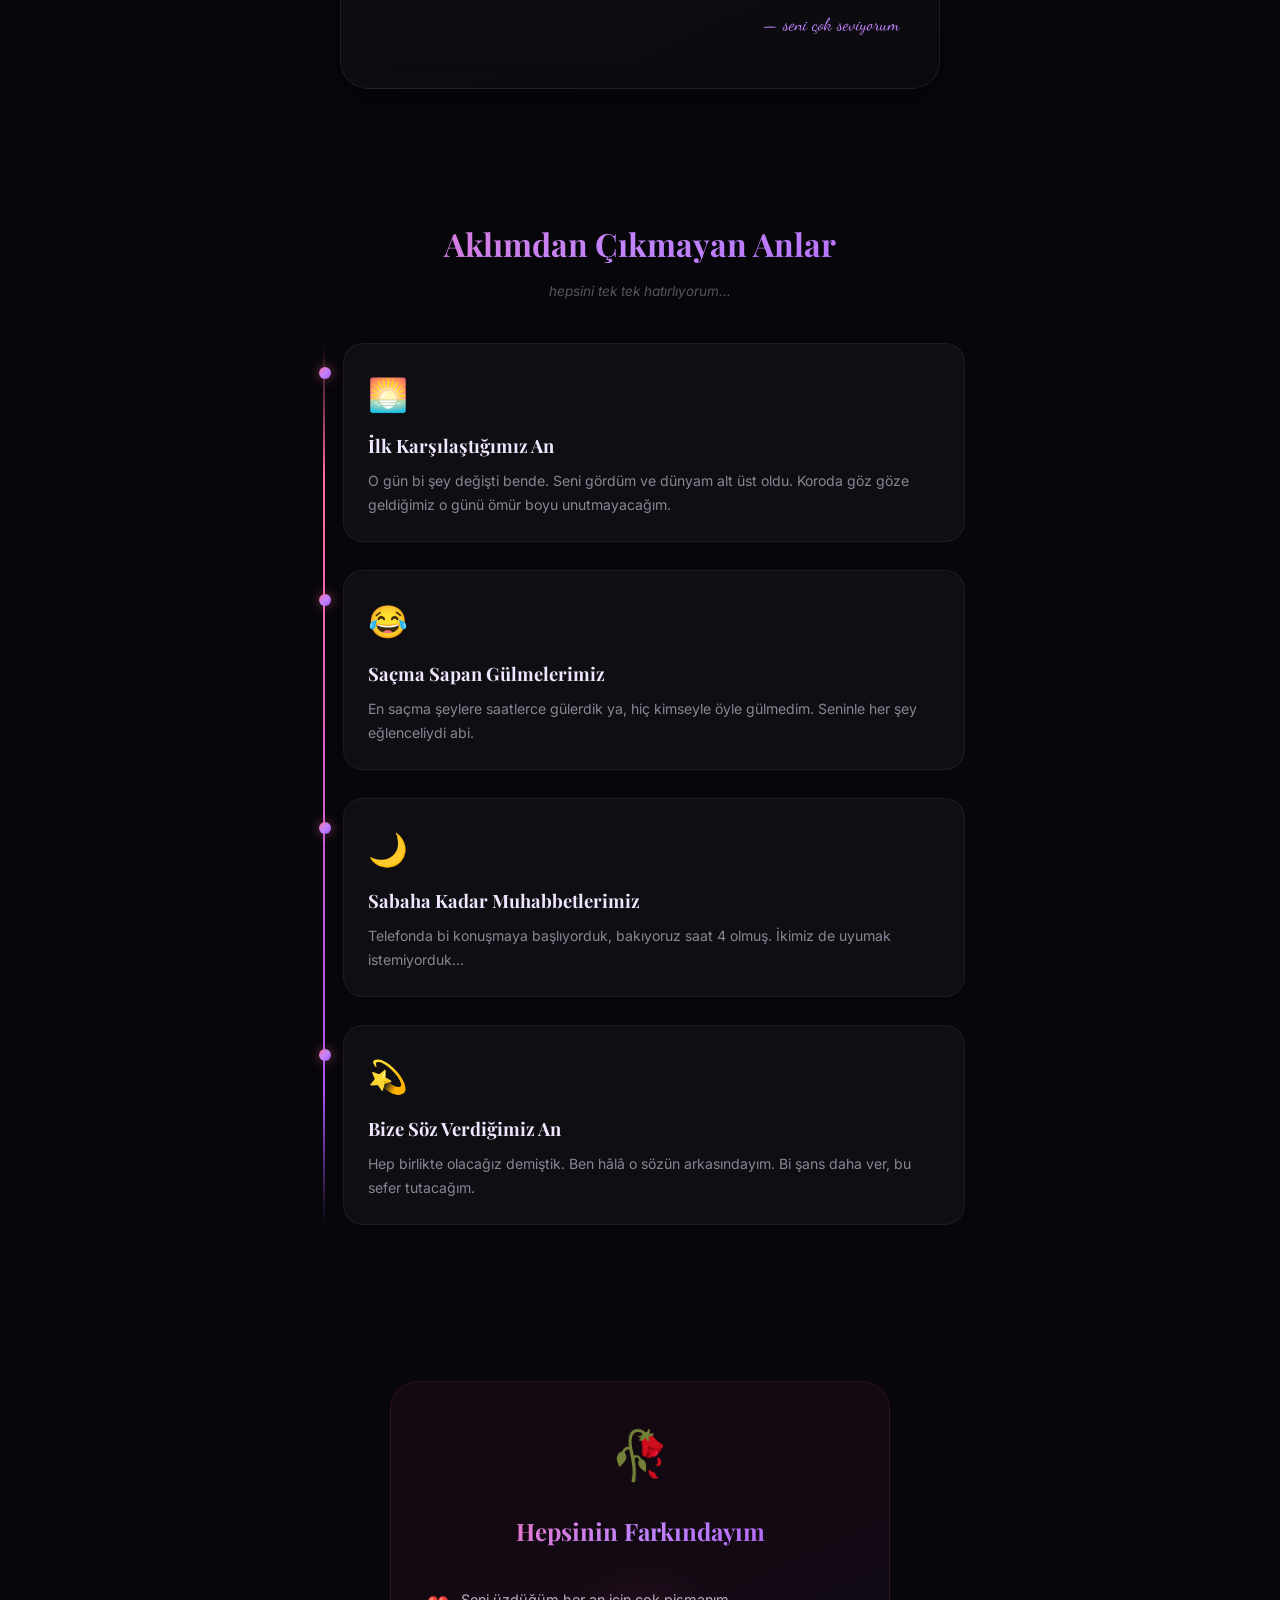
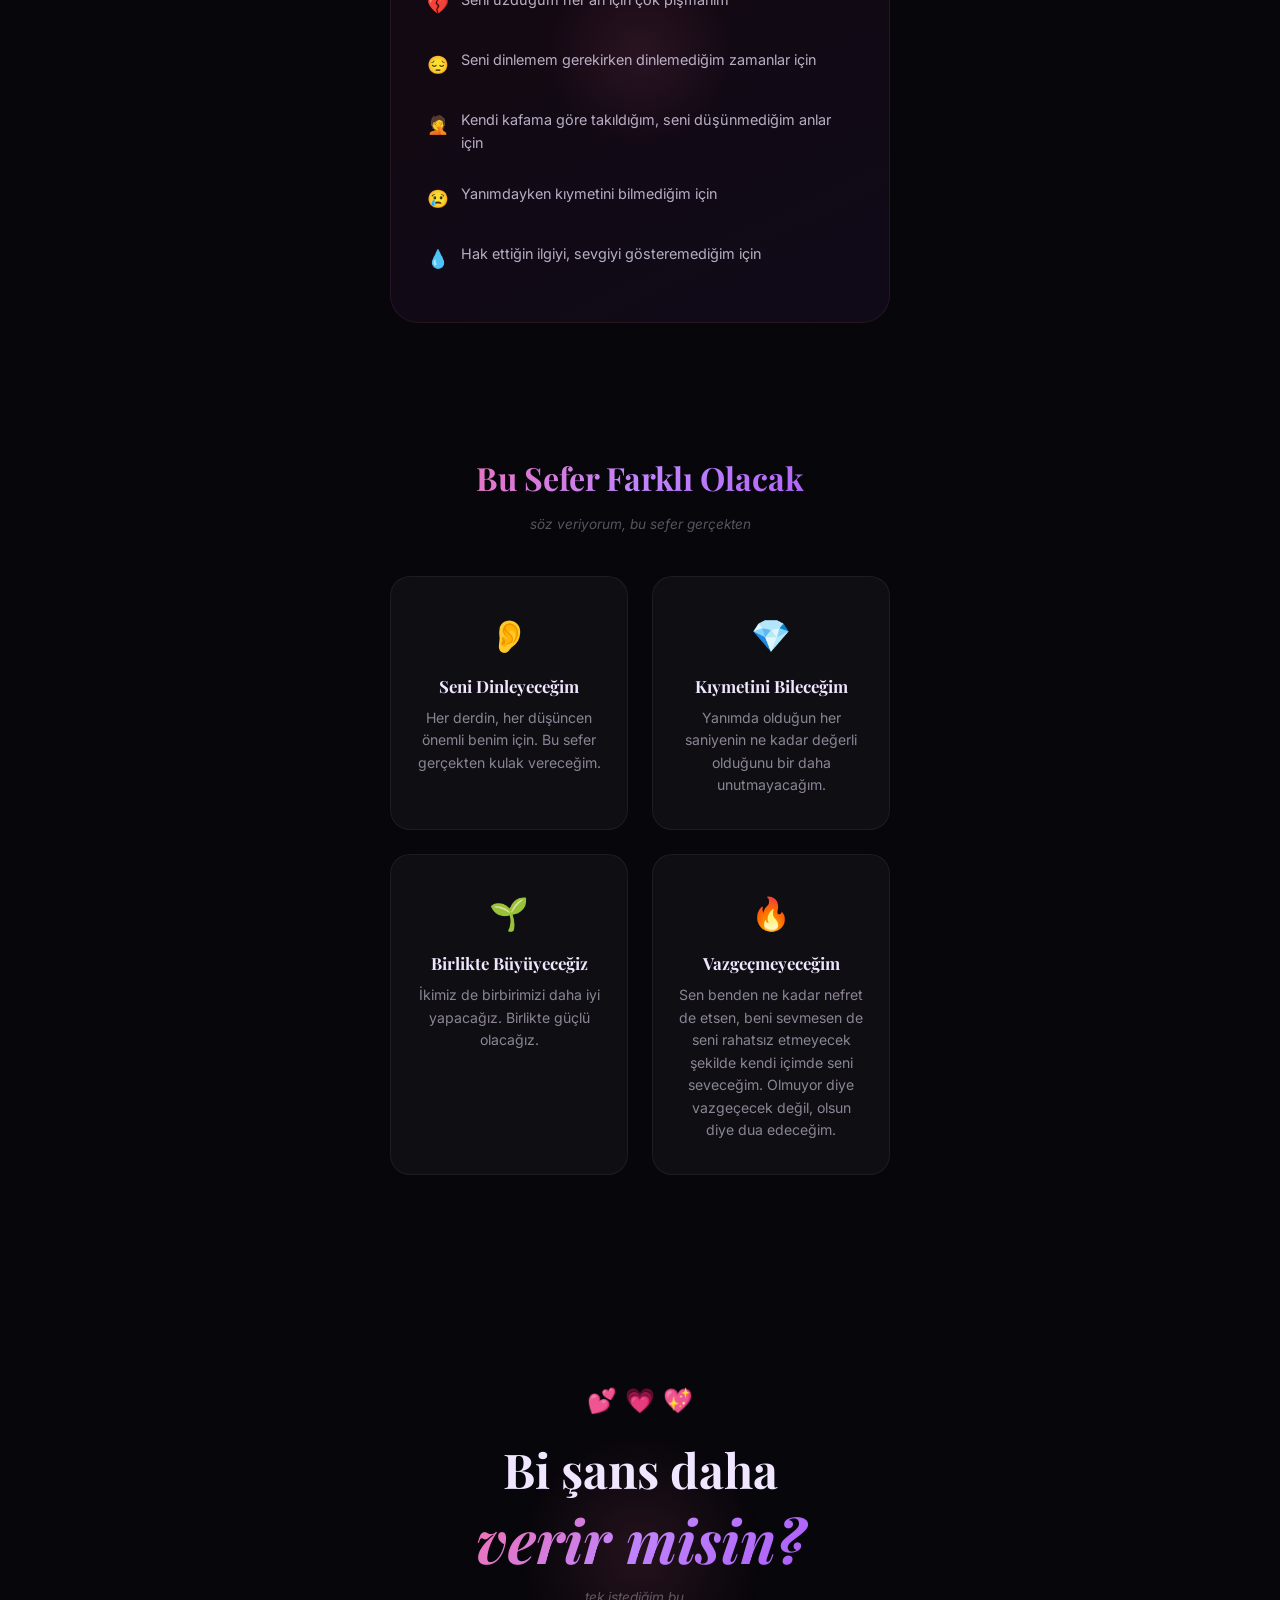
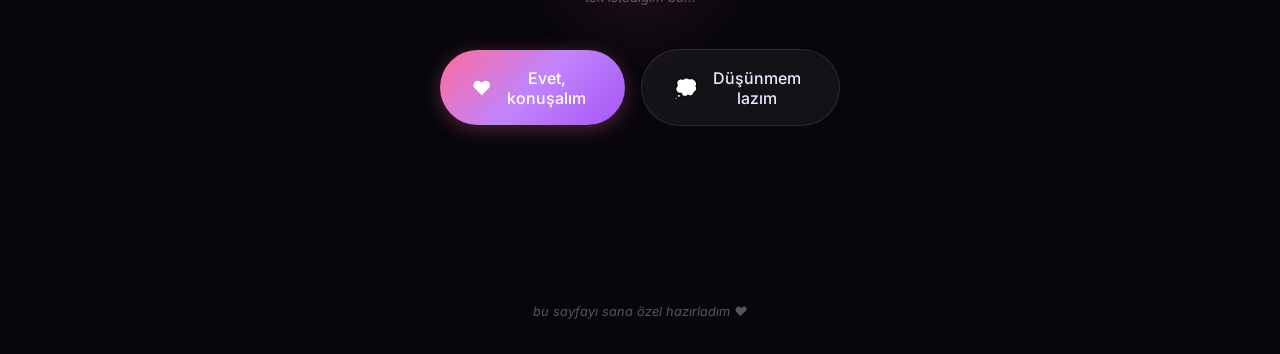
==== commit 8436b503: "Refactor HTML structure and update content" ====
--- a/index.html
+++ b/index.html
@@ -1,5 +1,6 @@
 <!DOCTYPE html>
 <html lang="tr">
+
 <head>
     <meta charset="UTF-8">
     <meta name="viewport" content="width=device-width, initial-scale=1.0, maximum-scale=1.0, user-scalable=no">
@@ -7,13 +8,16 @@
     <meta name="description" content="Kalbimden gelen bir mesaj var senin için.">
     <link rel="preconnect" href="https://fonts.googleapis.com">
     <link rel="preconnect" href="https://fonts.gstatic.com" crossorigin>
-    <link href="https://fonts.googleapis.com/css2?family=Playfair+Display:ital,wght@0,400;0,700;1,400;1,700&family=Inter:wght@300;400;500;600&family=Dancing+Script:wght@400;500;600;700&display=swap" rel="stylesheet">
+    <link
+        href="https://fonts.googleapis.com/css2?family=Playfair+Display:ital,wght@0,400;0,700;1,400;1,700&family=Inter:wght@300;400;500;600&family=Dancing+Script:wght@400;500;600;700&display=swap"
+        rel="stylesheet">
     <link rel="stylesheet" href="style.css">
 </head>
+
 <body>
     <!-- Floating Hearts Background -->
     <div class="hearts-container" id="heartsContainer"></div>
-    
+
     <!-- Star particles -->
     <canvas id="starsCanvas"></canvas>
 
@@ -32,7 +36,7 @@
             <button class="cta-button fade-in delay-2" id="startBtn">
                 <span>Mektubu Aç</span>
                 <svg width="20" height="20" viewBox="0 0 24 24" fill="none" stroke="currentColor" stroke-width="2">
-                    <path d="M12 5v14M19 12l-7 7-7-7"/>
+                    <path d="M12 5v14M19 12l-7 7-7-7" />
                 </svg>
             </button>
         </div>
@@ -49,32 +53,32 @@
             <div class="letter-paper">
                 <div class="letter-stamp">💌</div>
                 <div class="letter-date">18 Mart 2026</div>
-                <div class="letter-greeting">Hey,</div>
+                <div class="letter-greeting">Bengü,</div>
                 <div class="letter-body">
                     <p class="letter-paragraph reveal">
-                        Bunu yazarken ellerim titriyor, yalan yok. Böyle bi mesaj atacağımı hiç 
-                        düşünmezdim ama artık içimde tutamıyorum.
-                    </p>
-                    <p class="letter-paragraph reveal">
-                        Ne kadar salakça davrandığımı biliyorum. Farkındayım her şeyin. 
-                        Gece gözümü kapattığımda aklıma hep "keşke öyle yapmasaydım" diye 
+                        Bunu yazarken ellerim titriyor, yalan yok. Seni hiç unutmadım hep geri
+                        dönmek istedim ama benden nefret ettiğini düşündüğüm için yazamadım
+                        ama artık içimde tutamıyorum.
+                    </p>
+                    <p class="letter-paragraph reveal">
+                        Ne kadar salakça davrandığımı biliyorum. Farkındayım her şeyin.
+                        Gece gözümü kapattığımda aklıma hep "keşke değerini anlasaydım" diye
                         geçiyor, uyuyamıyorum resmen.
                     </p>
                     <p class="letter-paragraph reveal">
-                        Seni kaybetmek... hayatımda en çok acı veren şey oldu. Yanımdayken 
-                        ne kadar şanslı olduğumu göremedim. Kabul ediyorum, hata bendeydi.
-                    </p>
-                    <p class="letter-paragraph reveal">
-                        Ama bi şeyi bil: <strong>cidden değiştim.</strong> Lafta değil, gerçekten. 
-                        Kendime çeki düzen verdim — sadece seni geri kazanmak için değil, 
-                        adam gibi bi insan olmak için.
-                    </p>
-                    <p class="letter-paragraph reveal">
-                        Seninle geçen her an hâlâ aklımda. Gülüşün, bakışların, küçücük 
-                        şeylere bile birlikte gülmemiz... Hepsini çok özlüyorum be.
-                    </p>
-                </div>
-                <div class="letter-signature reveal">— seni hâlâ çok seven ben</div>
+                        Seni kaybetmek... hayatımda en çok acı veren şey oldu. Yanımdayken
+                        ne kadar şanslı olduğumu göremedim. Kabul ediyorum.
+                    </p>
+                    <p class="letter-paragraph reveal">
+                        Ama bi şeyi bil: <strong>cidden değiştim.</strong> Lafta değil, gerçekten.
+                        Kendime çeki düzen verdim.
+                    </p>
+                    <p class="letter-paragraph reveal">
+                        Seninle geçen her an hâlâ aklımda. Gülüşün, bakışların...
+                        Hepsini çok özlüyorum be.
+                    </p>
+                </div>
+                <div class="letter-signature reveal">— seni çok seviyorum</div>
             </div>
         </div>
     </section>
@@ -85,25 +89,27 @@
         <p class="section-subtitle reveal">hepsini tek tek hatırlıyorum...</p>
         <div class="timeline-mobile">
             <div class="timeline-line"></div>
-            
+
             <div class="memory-card reveal">
                 <div class="memory-dot"></div>
                 <div class="memory-content">
                     <span class="memory-emoji">🌅</span>
                     <h3>İlk Karşılaştığımız An</h3>
-                    <p>O gün bi şey değişti bende. Seni gördüm ve dünyam alt üst oldu. O anı ömür boyu hatırlayacağım.</p>
-                </div>
-            </div>
-            
+                    <p>O gün bi şey değişti bende. Seni gördüm ve dünyam alt üst oldu. Koroda göz göze geldiğimiz o günü
+                        ömür boyu unutmayacağım.</p>
+                </div>
+            </div>
+
             <div class="memory-card reveal">
                 <div class="memory-dot"></div>
                 <div class="memory-content">
                     <span class="memory-emoji">😂</span>
                     <h3>Saçma Sapan Gülmelerimiz</h3>
-                    <p>En saçma şeylere saatlerce gülerdik ya, hiç kimseyle öyle gülmedim. Seninle her şey eğlenceliydi abi.</p>
-                </div>
-            </div>
-            
+                    <p>En saçma şeylere saatlerce gülerdik ya, hiç kimseyle öyle gülmedim. Seninle her şey eğlenceliydi
+                        abi.</p>
+                </div>
+            </div>
+
             <div class="memory-card reveal">
                 <div class="memory-dot"></div>
                 <div class="memory-content">
@@ -112,13 +118,14 @@
                     <p>Telefonda bi konuşmaya başlıyorduk, bakıyoruz saat 4 olmuş. İkimiz de uyumak istemiyorduk...</p>
                 </div>
             </div>
-            
+
             <div class="memory-card reveal">
                 <div class="memory-dot"></div>
                 <div class="memory-content">
                     <span class="memory-emoji">💫</span>
                     <h3>Bize Söz Verdiğimiz An</h3>
-                    <p>Hep birlikte olacağız demiştik. Ben hâlâ o sözün arkasındayım. Bi şans daha ver, bu sefer tutacağım.</p>
+                    <p>Hep birlikte olacağız demiştik. Ben hâlâ o sözün arkasındayım. Bi şans daha ver, bu sefer
+                        tutacağım.</p>
                 </div>
             </div>
         </div>
@@ -181,7 +188,8 @@
                 <div class="promise-card reveal">
                     <div class="promise-icon">🔥</div>
                     <h3>Vazgeçmeyeceğim</h3>
-                    <p>Zor zamanlar olacak, biliyorum. Ama bu sefer kaçmayacağım, birlikte aşacağız.</p>
+                    <p>Sen benden ne kadar nefret de etsen, beni sevmesen de seni rahatsız etmeyecek şekilde kendi
+                        içimde seni seveceğim. Olmuyor diye vazgeçecek değil, olsun diye dua edeceğim.</p>
                 </div>
             </div>
         </div>
@@ -242,4 +250,5 @@
 
     <script src="script.js"></script>
 </body>
+
 </html>
